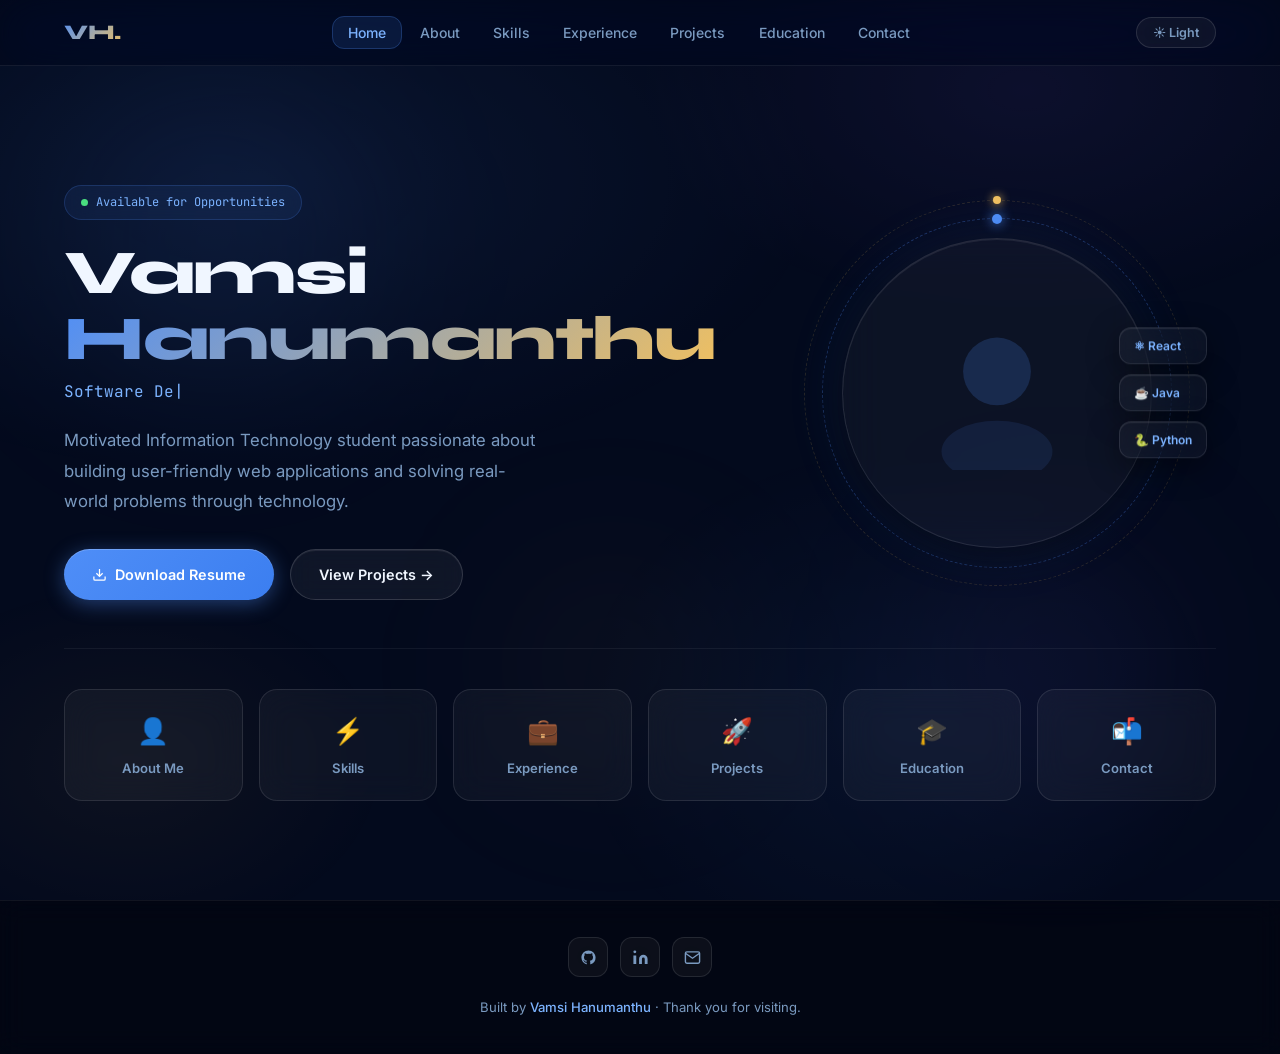
==== index.html @ 37b7281e "first commit" ====
<!DOCTYPE html>
<html lang="en" data-theme="dark">
<head>
  <meta charset="UTF-8"/><meta name="viewport" content="width=device-width,initial-scale=1.0"/>
  <title>Vamsi Hanumanthu — Portfolio</title>
  <link rel="stylesheet" href="style.css"/>
  <style>
    /* ---- HERO ---- */
    .hero {
      min-height: calc(100vh - 66px);
      display: flex; align-items: center;
      padding: 80px 5vw 60px;
      position: relative; overflow: hidden;
    }
    .hero-grid {
      display: grid; grid-template-columns: 1fr 1fr; gap: 4rem;
      align-items: center; max-width: 1200px; margin: 0 auto; width: 100%;
    }
    .hero-eyebrow {
      display: inline-flex; align-items: center; gap: 8px;
      background: rgba(79,142,247,0.08);
      backdrop-filter: blur(12px);
      border: 1px solid rgba(79,142,247,0.2);
      border-radius: 50px; padding: 7px 16px;
      font-family: 'JetBrains Mono', monospace; font-size: 0.75rem;
      color: var(--accent2); margin-bottom: 1.25rem;
    }
    .eyebrow-dot {
      width: 7px; height: 7px; border-radius: 50%; background: #4ade80;
      animation: pulse 2s infinite; flex-shrink: 0;
    }
    @keyframes pulse { 0%,100%{opacity:1;transform:scale(1)} 50%{opacity:0.5;transform:scale(1.5)} }

    .hero-name {
      font-family: 'Syne', sans-serif; font-weight: 800;
      font-size: clamp(2.4rem, 5vw, 3.9rem);
      line-height: 1.05; letter-spacing: -1.5px; margin-bottom: 0.5rem;
    }
    .hero-name .last {
      background: linear-gradient(135deg, var(--accent), var(--gold));
      -webkit-background-clip: text; -webkit-text-fill-color: transparent;
    }
    .hero-typed {
      font-family: 'JetBrains Mono', monospace; font-size: 1rem;
      color: var(--accent2); margin-bottom: 1.25rem; min-height: 1.6rem;
    }
    .cursor { animation: blink 1s step-end infinite; }
    @keyframes blink { 0%,100%{opacity:1} 50%{opacity:0} }
    .hero-bio { color: var(--muted); font-size: 1.05rem; line-height: 1.82; max-width: 480px; margin-bottom: 2rem; }
    .hero-cta { display: flex; gap: 1rem; flex-wrap: wrap; }

    /* Avatar */
    .hero-visual { display: flex; justify-content: center; align-items: center; }
    .avatar-wrap { position: relative; width: 310px; height: 310px; }
    .avatar-ring {
      position: absolute; inset: -20px; border-radius: 50%;
      border: 1.5px dashed rgba(79,142,247,0.3);
      animation: spin 20s linear infinite;
    }
    @keyframes spin { to { transform: rotate(360deg); } }
    .avatar-ring-2 {
      position: absolute; inset: -38px; border-radius: 50%;
      border: 1px dashed rgba(240,192,96,0.15);
      animation: spin 32s linear infinite reverse;
    }
    .avatar-ring::before, .avatar-ring-2::before {
      content: ''; position: absolute; top: -5px; left: 50%; transform: translateX(-50%);
      width: 10px; height: 10px; border-radius: 50%; background: var(--accent);
      box-shadow: 0 0 12px var(--accent);
    }
    .avatar-ring-2::before { background: var(--gold); box-shadow: 0 0 10px var(--gold); width: 8px; height: 8px; }
    .avatar {
      width: 100%; height: 100%; border-radius: 50%;
      background: var(--glass-bg);
      backdrop-filter: blur(20px);
      border: 1px solid rgba(255,255,255,0.1);
      box-shadow: var(--glass-shadow), 0 0 60px rgba(79,142,247,0.12);
      display: flex; align-items: center; justify-content: center;
      transition: all 0.5s ease;
    }
    .avatar:hover {
      box-shadow: var(--glass-shadow-hover), 0 0 80px rgba(79,142,247,0.2);
      transform: scale(1.03);
    }
    .avatar svg { width: 50%; height: 50%; opacity: 0.55; }
    .avatar-badges {
      position: absolute; right: -55px; top: 50%;
      transform: translateY(-50%); display: flex; flex-direction: column; gap: 10px;
    }
    .badge {
      background: var(--glass-bg);
      backdrop-filter: blur(16px);
      border: 1px solid var(--glass-border);
      border-radius: var(--radius-sm); padding: 8px 14px;
      font-size: 0.75rem; font-weight: 600; color: var(--accent2);
      white-space: nowrap;
      box-shadow: var(--glass-shadow);
      transition: all var(--transition-bounce);
      cursor: default;
    }
    .badge:hover {
      transform: translateX(4px) scale(1.06);
      border-color: rgba(79,142,247,0.4);
      box-shadow: var(--glass-shadow-hover);
    }

    /* Quick nav cards */
    .quick-strip {
      display: flex; gap: 1rem; flex-wrap: wrap;
      margin-top: 3rem; padding-top: 2.5rem;
      max-width: 1200px; margin-left: auto; margin-right: auto;
      border-top: 1px solid rgba(255,255,255,0.06);
    }
    .quick-card {
      flex: 1; min-width: 130px;
      background: var(--glass-bg);
      backdrop-filter: blur(16px);
      border: 1px solid var(--glass-border);
      border-radius: var(--radius); padding: 1.3rem 1rem;
      text-align: center; cursor: pointer;
      transition: all var(--transition-bounce);
      position: relative; overflow: hidden;
    }
    .quick-card::before {
      content: ''; position: absolute; inset: 0;
      background: linear-gradient(135deg, rgba(79,142,247,0.08), rgba(139,92,246,0.05));
      opacity: 0; transition: opacity var(--transition);
    }
    .quick-card:hover { transform: translateY(-8px) scale(1.03); border-color: rgba(79,142,247,0.4); box-shadow: var(--glass-shadow-hover); }
    .quick-card:hover::before { opacity: 1; }
    .quick-icon { font-size: 1.6rem; margin-bottom: 0.4rem; transition: transform var(--transition-bounce); }
    .quick-card:hover .quick-icon { transform: scale(1.2) rotate(-5deg); }
    .quick-label { font-size: 0.82rem; font-weight: 600; color: var(--muted); transition: color var(--transition); position: relative; }
    .quick-card:hover .quick-label { color: var(--accent2); }

    @media (max-width: 900px) {
      .hero-grid { grid-template-columns: 1fr; text-align: center; }
      .hero-bio { margin: 0 auto 2rem; }
      .hero-cta { justify-content: center; }
      .hero-visual { display: none; }
    }
  </style>
</head>
<body>
<div class="orb orb-1"></div>
<div class="orb orb-2"></div>
<div class="orb orb-3"></div>

<nav>
  <a href="index.html" class="nav-logo">VH.</a>
  <ul class="nav-links" id="nav-links">
    <li><a href="index.html" class="active">Home</a></li>
    <li><a href="about.html">About</a></li>
    <li><a href="skills.html">Skills</a></li>
    <li><a href="experience.html">Experience</a></li>
    <li><a href="projects.html">Projects</a></li>
    <li><a href="education.html">Education</a></li>
    <li><a href="contact.html">Contact</a></li>
  </ul>
  <div class="nav-right">
    <button class="theme-btn" id="theme-toggle">☀ Light</button>
    <div class="hamburger" id="hamburger"><span></span><span></span><span></span></div>
  </div>
</nav>

<div class="page">
  <section class="hero">
    <div style="width:100%;position:relative;z-index:1;">
      <div class="hero-grid">
        <div>
          <div class="hero-eyebrow reveal"><span class="eyebrow-dot"></span>Available for Opportunities</div>
          <h1 class="hero-name reveal d1"><span>Vamsi </span><span class="last">Hanumanthu</span></h1>
          <div class="hero-typed reveal d2"><span id="typed"></span><span class="cursor">|</span></div>
          <p class="hero-bio reveal d3">Motivated Information Technology student passionate about building user-friendly web applications and solving real-world problems through technology.</p>
          <div class="hero-cta reveal d4">
            <a href="#" class="btn btn-primary">
              <svg width="15" height="15" viewBox="0 0 24 24" fill="none" stroke="currentColor" stroke-width="2"><path d="M21 15v4a2 2 0 01-2 2H5a2 2 0 01-2-2v-4M7 10l5 5 5-5M12 15V3"/></svg>
              Download Resume
            </a>
            <a href="projects.html" class="btn btn-outline">View Projects →</a>
          </div>
        </div>
        <div class="hero-visual reveal d2">
          <div class="avatar-wrap">
            <div class="avatar-ring"></div>
            <div class="avatar-ring-2"></div>
            <div class="avatar">
              <svg viewBox="0 0 100 100" fill="none">
                <circle cx="50" cy="36" r="22" fill="rgba(79,142,247,0.35)"/>
                <ellipse cx="50" cy="88" rx="36" ry="20" fill="rgba(79,142,247,0.2)"/>
              </svg>
            </div>
            <div class="avatar-badges">
              <div class="badge">⚛ React</div>
              <div class="badge">☕ Java</div>
              <div class="badge">🐍 Python</div>
            </div>
          </div>
        </div>
      </div>
      <div class="quick-strip">
        <a href="about.html" class="quick-card reveal"><div class="quick-icon">👤</div><div class="quick-label">About Me</div></a>
        <a href="skills.html" class="quick-card reveal d1"><div class="quick-icon">⚡</div><div class="quick-label">Skills</div></a>
        <a href="experience.html" class="quick-card reveal d2"><div class="quick-icon">💼</div><div class="quick-label">Experience</div></a>
        <a href="projects.html" class="quick-card reveal d3"><div class="quick-icon">🚀</div><div class="quick-label">Projects</div></a>
        <a href="education.html" class="quick-card reveal d4"><div class="quick-icon">🎓</div><div class="quick-label">Education</div></a>
        <a href="contact.html" class="quick-card reveal d5"><div class="quick-icon">📬</div><div class="quick-label">Contact</div></a>
      </div>
    </div>
  </section>
</div>

<footer>
  <div class="footer-socials">
    <a href="https://github.com/vamsihanumanthu" target="_blank" class="social-icon" aria-label="GitHub">
      <svg viewBox="0 0 24 24" fill="currentColor"><path d="M12 2C6.477 2 2 6.484 2 12.017c0 4.425 2.865 8.18 6.839 9.504.5.092.682-.217.682-.483 0-.237-.008-.868-.013-1.703-2.782.605-3.369-1.343-3.369-1.343-.454-1.158-1.11-1.466-1.11-1.466-.908-.62.069-.608.069-.608 1.003.07 1.531 1.032 1.531 1.032.892 1.53 2.341 1.088 2.91.832.092-.647.35-1.088.636-1.338-2.22-.253-4.555-1.113-4.555-4.951 0-1.093.39-1.988 1.029-2.688-.103-.253-.446-1.272.098-2.65 0 0 .84-.27 2.75 1.026A9.564 9.564 0 0112 6.844c.85.004 1.705.115 2.504.337 1.909-1.296 2.747-1.027 2.747-1.027.546 1.379.202 2.398.1 2.651.64.7 1.028 1.595 1.028 2.688 0 3.848-2.339 4.695-4.566 4.943.359.309.678.92.678 1.855 0 1.338-.012 2.419-.012 2.747 0 .268.18.58.688.482A10.019 10.019 0 0022 12.017C22 6.484 17.522 2 12 2z"/></svg>
    </a>
    <a href="https://linkedin.com/in/vamsihanumanthu" target="_blank" class="social-icon" aria-label="LinkedIn">
      <svg viewBox="0 0 24 24" fill="currentColor"><path d="M16 8a6 6 0 016 6v7h-4v-7a2 2 0 00-2-2 2 2 0 00-2 2v7h-4v-7a6 6 0 016-6zM2 9h4v12H2z"/><circle cx="4" cy="4" r="2"/></svg>
    </a>
    <a href="mailto:vamsi@example.com" class="social-icon" aria-label="Email">
      <svg viewBox="0 0 24 24" fill="none" stroke="currentColor" stroke-width="2"><path d="M4 4h16c1.1 0 2 .9 2 2v12c0 1.1-.9 2-2 2H4c-1.1 0-2-.9-2-2V6c0-1.1.9-2 2-2z"/><polyline points="22,6 12,13 2,6"/></svg>
    </a>
  </div>
  <p class="footer-text">Built by <span class="footer-name">Vamsi Hanumanthu</span> · Thank you for visiting.</p>
</footer>
<button id="back-to-top" onclick="window.scrollTo({top:0,behavior:'smooth'})">
  <svg viewBox="0 0 24 24" fill="none" stroke="currentColor" stroke-width="2.5" width="18" height="18"><polyline points="18 15 12 9 6 15"/></svg>
</button>
<script>
  const _h=document.documentElement,_s=localStorage.getItem('vh-theme')||'dark';
  _h.setAttribute('data-theme',_s);
  const _tb=document.getElementById('theme-toggle');
  _tb.textContent=_s==='dark'?'☀ Light':'🌙 Dark';
  _tb.addEventListener('click',()=>{const n=_h.getAttribute('data-theme')==='dark'?'light':'dark';_h.setAttribute('data-theme',n);localStorage.setItem('vh-theme',n);_tb.textContent=n==='dark'?'☀ Light':'🌙 Dark';});
  document.getElementById('hamburger').addEventListener('click',()=>document.getElementById('nav-links').classList.toggle('open'));
  const _btt=document.getElementById('back-to-top');
  window.addEventListener('scroll',()=>_btt.classList.toggle('visible',window.scrollY>300));
  const ro=new IntersectionObserver(e=>e.forEach(x=>x.isIntersecting&&x.target.classList.add('visible')),{threshold:0.1});
  document.querySelectorAll('.reveal').forEach(el=>ro.observe(el));
  // typing
  const phrases=['Software Developer','Front-End Developer','React Enthusiast','Problem Solver'];
  let pi=0,ci=0,del=false;const el=document.getElementById('typed');
  function type(){const w=phrases[pi];if(!del){el.textContent=w.slice(0,++ci);if(ci===w.length){del=true;setTimeout(type,1600);return;}}else{el.textContent=w.slice(0,--ci);if(ci===0){del=false;pi=(pi+1)%phrases.length;}}setTimeout(type,del?55:90);}
  setTimeout(type,700);
</script>
</body>
</html>
---- style.css ----
/* ===================== GOOGLE FONTS ===================== */
@import url('https://fonts.googleapis.com/css2?family=Syne:wght@400;600;700;800&family=Inter:wght@300;400;500;600&family=JetBrains+Mono:wght@400;500&display=swap');

/* ===================== TOKENS ===================== */
:root {
  --bg-1: #030818;
  --bg-2: #050d22;
  --g-blue: rgba(79,142,247,0.18);
  --g-purple: rgba(139,92,246,0.12);
  --g-gold: rgba(240,192,96,0.1);
  --accent: #4F8EF7;
  --accent2: #7CB3FF;
  --purple: #A78BFA;
  --gold: #F0C060;
  --white: #F0F6FF;
  --muted: #7A9AC0;
  --glass-bg: rgba(255,255,255,0.04);
  --glass-bg-hover: rgba(255,255,255,0.08);
  --glass-border: rgba(255,255,255,0.10);
  --glass-border-hover: rgba(79,142,247,0.45);
  --glass-blur: blur(20px);
  --glass-shadow: 0 8px 32px rgba(0,0,0,0.45), inset 0 1px 0 rgba(255,255,255,0.08);
  --glass-shadow-hover: 0 20px 60px rgba(0,0,0,0.6), 0 0 40px rgba(79,142,247,0.15), inset 0 1px 0 rgba(255,255,255,0.12);
  --radius: 18px;
  --radius-sm: 12px;
  --transition: 0.35s cubic-bezier(0.4,0,0.2,1);
  --transition-bounce: 0.4s cubic-bezier(0.34,1.56,0.64,1);
}
[data-theme="light"] {
  --bg-1: #CBD8F5;
  --bg-2: #B8CCF2;
  --g-blue: rgba(79,142,247,0.15);
  --g-purple: rgba(139,92,246,0.1);
  --accent: #1A5CDB;
  --accent2: #3A7BFF;
  --purple: #7C3AED;
  --gold: #B45309;
  --white: #0F172A;
  --muted: #3A5A8C;
  --glass-bg: rgba(255,255,255,0.35);
  --glass-bg-hover: rgba(255,255,255,0.55);
  --glass-border: rgba(255,255,255,0.6);
  --glass-border-hover: rgba(26,92,219,0.4);
  --glass-shadow: 0 8px 32px rgba(100,130,200,0.2), inset 0 1px 0 rgba(255,255,255,0.6);
  --glass-shadow-hover: 0 20px 60px rgba(100,130,200,0.35), 0 0 30px rgba(26,92,219,0.15), inset 0 1px 0 rgba(255,255,255,0.8);
}

/* ===================== RESET ===================== */
*, *::before, *::after { box-sizing: border-box; margin: 0; padding: 0; }
html { scroll-behavior: smooth; font-size: 16px; }
body {
  font-family: 'Inter', sans-serif;
  background: var(--bg-1);
  color: var(--white);
  line-height: 1.6;
  overflow-x: hidden;
  transition: background 0.5s ease, color 0.5s ease;
  min-height: 100vh;
}
a { color: inherit; text-decoration: none; }
ul { list-style: none; }

/* ===================== ANIMATED BACKGROUND ===================== */
body::before {
  content: '';
  position: fixed; inset: 0; z-index: -2;
  background:
    radial-gradient(ellipse 80% 60% at 20% 20%, rgba(79,142,247,0.18) 0%, transparent 55%),
    radial-gradient(ellipse 60% 50% at 80% 10%, rgba(139,92,246,0.14) 0%, transparent 50%),
    radial-gradient(ellipse 50% 60% at 70% 80%, rgba(79,142,247,0.12) 0%, transparent 50%),
    radial-gradient(ellipse 40% 40% at 10% 85%, rgba(240,192,96,0.09) 0%, transparent 50%);
  animation: bgShift 18s ease-in-out infinite alternate;
}
body::after {
  content: '';
  position: fixed; inset: 0; z-index: -1;
  background: var(--bg-2);
  opacity: 0.5;
}
[data-theme="light"] body::before {
  background:
    radial-gradient(ellipse 80% 60% at 20% 20%, rgba(79,142,247,0.2) 0%, transparent 55%),
    radial-gradient(ellipse 60% 50% at 80% 10%, rgba(139,92,246,0.15) 0%, transparent 50%),
    radial-gradient(ellipse 50% 60% at 70% 80%, rgba(79,142,247,0.15) 0%, transparent 50%),
    radial-gradient(ellipse 40% 40% at 10% 85%, rgba(240,192,96,0.12) 0%, transparent 50%);
}
[data-theme="light"] body::after { background: var(--bg-1); opacity: 0.4; }
@keyframes bgShift {
  0%   { opacity: 1; transform: scale(1)   rotate(0deg); }
  50%  { opacity: 0.85; transform: scale(1.05) rotate(1deg); }
  100% { opacity: 1; transform: scale(1)   rotate(0deg); }
}

/* ===================== SCROLLBAR ===================== */
::-webkit-scrollbar { width: 5px; }
::-webkit-scrollbar-track { background: transparent; }
::-webkit-scrollbar-thumb { background: linear-gradient(180deg, var(--accent), var(--purple)); border-radius: 3px; }

/* ===================== GLASS MIXIN ===================== */
.glass {
  background: var(--glass-bg);
  backdrop-filter: var(--glass-blur);
  -webkit-backdrop-filter: var(--glass-blur);
  border: 1px solid var(--glass-border);
  box-shadow: var(--glass-shadow);
  border-radius: var(--radius);
  transition: all var(--transition);
}
.glass:hover {
  background: var(--glass-bg-hover);
  border-color: var(--glass-border-hover);
  box-shadow: var(--glass-shadow-hover);
}

/* ===================== NAV ===================== */
nav {
  position: fixed; top: 0; left: 0; right: 0; z-index: 200;
  display: flex; align-items: center; justify-content: space-between;
  padding: 0 5vw; height: 66px;
  background: rgba(3,8,24,0.6);
  backdrop-filter: blur(24px) saturate(180%);
  -webkit-backdrop-filter: blur(24px) saturate(180%);
  border-bottom: 1px solid rgba(255,255,255,0.07);
  transition: all var(--transition);
}
[data-theme="light"] nav {
  background: rgba(203,216,245,0.6);
  border-bottom: 1px solid rgba(255,255,255,0.4);
}
.nav-logo {
  font-family: 'Syne', sans-serif;
  font-weight: 800; font-size: 1.3rem; letter-spacing: -0.5px;
  background: linear-gradient(135deg, var(--accent), var(--gold));
  -webkit-background-clip: text; -webkit-text-fill-color: transparent;
  flex-shrink: 0;
  position: relative;
  transition: transform var(--transition-bounce);
}
.nav-logo:hover { transform: scale(1.08); }

.nav-links { display: flex; gap: 0.2rem; align-items: center; }
.nav-links a {
  font-size: 0.875rem; font-weight: 500; color: var(--muted);
  padding: 7px 15px; border-radius: var(--radius-sm);
  transition: all var(--transition);
  position: relative; white-space: nowrap;
  overflow: hidden;
}
.nav-links a::before {
  content: '';
  position: absolute; inset: 0; border-radius: var(--radius-sm);
  background: linear-gradient(135deg, rgba(79,142,247,0.15), rgba(139,92,246,0.1));
  opacity: 0; transition: opacity var(--transition);
}
.nav-links a:hover { color: var(--white); }
.nav-links a:hover::before { opacity: 1; }
.nav-links a.active {
  color: var(--accent2);
  background: rgba(79,142,247,0.12);
  border: 1px solid rgba(79,142,247,0.25);
  backdrop-filter: blur(10px);
}

.nav-right { display: flex; gap: 0.75rem; align-items: center; }
.theme-btn {
  background: rgba(255,255,255,0.05);
  backdrop-filter: blur(12px);
  border: 1px solid rgba(255,255,255,0.12);
  border-radius: 50px; padding: 7px 16px;
  font-size: 0.78rem; font-weight: 600; color: var(--muted);
  cursor: pointer; transition: all var(--transition); white-space: nowrap;
  font-family: inherit;
}
.theme-btn:hover {
  color: var(--accent);
  border-color: rgba(79,142,247,0.4);
  background: rgba(79,142,247,0.1);
  transform: translateY(-1px);
}
[data-theme="light"] .theme-btn {
  background: rgba(255,255,255,0.4);
  border-color: rgba(255,255,255,0.6);
}

.hamburger { display: none; flex-direction: column; gap: 5px; cursor: pointer; padding: 4px; }
.hamburger span { width: 22px; height: 2px; background: var(--muted); border-radius: 2px; transition: all var(--transition); }

@media (max-width: 900px) {
  .nav-links {
    position: fixed; top: 66px; left: 0; right: 0;
    background: rgba(3,8,24,0.92);
    backdrop-filter: blur(24px);
    flex-direction: column; gap: 0; padding: 0.75rem 0;
    transform: translateY(-110%); opacity: 0;
    transition: all var(--transition);
    border-bottom: 1px solid rgba(255,255,255,0.07);
  }
  [data-theme="light"] .nav-links { background: rgba(203,216,245,0.95); }
  .nav-links.open { transform: translateY(0); opacity: 1; }
  .nav-links a { padding: 0.9rem 5vw; width: 100%; border-radius: 0; }
  .hamburger { display: flex; }
}

/* ===================== PAGE WRAPPER ===================== */
.page { min-height: 100vh; padding-top: 66px; }

/* ===================== PAGE BANNER ===================== */
.page-banner {
  padding: 72px 5vw 58px;
  position: relative; overflow: hidden;
}
.page-banner-inner { max-width: 1200px; margin: 0 auto; position: relative; z-index: 1; }
.page-label {
  font-family: 'JetBrains Mono', monospace; font-size: 0.72rem;
  color: var(--accent); letter-spacing: 3px; text-transform: uppercase;
  margin-bottom: 0.6rem; display: flex; align-items: center; gap: 8px;
}
.page-label::before {
  content: ''; width: 20px; height: 1px; background: var(--accent);
}
.page-title {
  font-family: 'Syne', sans-serif; font-weight: 800;
  font-size: clamp(2rem, 5vw, 3.2rem); letter-spacing: -1px;
  line-height: 1.1; margin-bottom: 0.75rem;
}
.page-subtitle { color: var(--muted); font-size: 1.05rem; max-width: 560px; }

/* Banner glass divider */
.page-banner::after {
  content: '';
  position: absolute; bottom: 0; left: 0; right: 0; height: 1px;
  background: linear-gradient(90deg, transparent, rgba(79,142,247,0.3), rgba(240,192,96,0.2), transparent);
}

/* ===================== CONTENT AREA ===================== */
.page-content { max-width: 1200px; margin: 0 auto; padding: 60px 5vw 80px; }

/* ===================== SECTION DIVIDER ===================== */
.section-divider {
  width: 48px; height: 3px; border-radius: 2px;
  background: linear-gradient(90deg, var(--accent), var(--gold));
  margin: 1rem 0 2.5rem;
  box-shadow: 0 0 12px rgba(79,142,247,0.4);
}

/* ===================== GLASS CARDS ===================== */
.g-card {
  background: var(--glass-bg);
  backdrop-filter: var(--glass-blur);
  -webkit-backdrop-filter: var(--glass-blur);
  border: 1px solid var(--glass-border);
  box-shadow: var(--glass-shadow);
  border-radius: var(--radius);
  transition: all var(--transition);
  position: relative;
  overflow: hidden;
}
/* Shimmer sweep on hover */
.g-card::before {
  content: '';
  position: absolute; top: 0; left: -100%; width: 60%; height: 100%;
  background: linear-gradient(90deg, transparent, rgba(255,255,255,0.06), transparent);
  transition: left 0.6s ease;
  z-index: 0; pointer-events: none;
}
.g-card:hover::before { left: 140%; }
.g-card:hover {
  background: var(--glass-bg-hover);
  border-color: var(--glass-border-hover);
  box-shadow: var(--glass-shadow-hover);
  transform: translateY(-6px) scale(1.01);
}

/* ===================== BUTTONS ===================== */
.btn {
  display: inline-flex; align-items: center; gap: 8px;
  padding: 13px 28px; border-radius: 50px;
  font-weight: 600; font-size: 0.9rem; cursor: pointer;
  transition: all var(--transition-bounce); border: none; font-family: inherit;
  position: relative; overflow: hidden;
}
.btn::after {
  content: '';
  position: absolute; inset: 0; border-radius: 50px;
  background: linear-gradient(135deg, rgba(255,255,255,0.15), transparent);
  opacity: 0; transition: opacity var(--transition);
}
.btn:hover::after { opacity: 1; }

.btn-primary {
  background: linear-gradient(135deg, var(--accent), #3B7EF0);
  color: #fff;
  box-shadow: 0 4px 20px rgba(79,142,247,0.4), inset 0 1px 0 rgba(255,255,255,0.2);
}
.btn-primary:hover {
  transform: translateY(-3px) scale(1.03);
  box-shadow: 0 10px 36px rgba(79,142,247,0.55), 0 0 20px rgba(79,142,247,0.3), inset 0 1px 0 rgba(255,255,255,0.25);
}
.btn-primary:active { transform: translateY(-1px) scale(0.99); }

.btn-outline {
  background: rgba(255,255,255,0.05);
  backdrop-filter: blur(12px);
  color: var(--white);
  border: 1px solid rgba(255,255,255,0.15);
  box-shadow: inset 0 1px 0 rgba(255,255,255,0.08);
}
.btn-outline:hover {
  background: rgba(79,142,247,0.12);
  border-color: rgba(79,142,247,0.5);
  color: var(--accent2);
  transform: translateY(-3px) scale(1.03);
  box-shadow: 0 8px 24px rgba(79,142,247,0.2), inset 0 1px 0 rgba(255,255,255,0.12);
}

/* ===================== BACK TO TOP ===================== */
#back-to-top {
  position: fixed; bottom: 28px; right: 28px; z-index: 190;
  width: 46px; height: 46px; border-radius: var(--radius-sm);
  background: rgba(79,142,247,0.2);
  backdrop-filter: blur(16px);
  border: 1px solid rgba(79,142,247,0.35);
  color: var(--accent2); cursor: pointer;
  display: flex; align-items: center; justify-content: center;
  opacity: 0; transform: translateY(16px) scale(0.8);
  transition: all var(--transition-bounce);
  box-shadow: 0 4px 20px rgba(79,142,247,0.25);
}
#back-to-top.visible { opacity: 1; transform: translateY(0) scale(1); }
#back-to-top:hover {
  background: var(--accent);
  color: #fff;
  transform: translateY(-4px) scale(1.1);
  box-shadow: 0 10px 30px rgba(79,142,247,0.45);
}

/* ===================== REVEAL ANIMATION ===================== */
.reveal {
  opacity: 0; transform: translateY(30px);
  transition: opacity 0.7s cubic-bezier(0.4,0,0.2,1), transform 0.7s cubic-bezier(0.4,0,0.2,1);
}
.reveal.visible { opacity: 1; transform: none; }
.d1 { transition-delay: 0.08s; } .d2 { transition-delay: 0.16s; }
.d3 { transition-delay: 0.24s; } .d4 { transition-delay: 0.32s; }
.d5 { transition-delay: 0.40s; }

/* ===================== FOOTER ===================== */
footer {
  border-top: 1px solid rgba(255,255,255,0.06);
  padding: 2.25rem 5vw;
  text-align: center;
  background: rgba(0,0,0,0.2);
  backdrop-filter: blur(12px);
}
[data-theme="light"] footer { background: rgba(255,255,255,0.15); border-top-color: rgba(255,255,255,0.4); }
.footer-socials { display: flex; justify-content: center; gap: 0.75rem; margin-bottom: 1.25rem; }
.social-icon {
  width: 40px; height: 40px; border-radius: var(--radius-sm);
  background: var(--glass-bg);
  backdrop-filter: blur(12px);
  border: 1px solid var(--glass-border);
  display: flex; align-items: center; justify-content: center;
  color: var(--muted); transition: all var(--transition-bounce);
}
.social-icon:hover {
  background: rgba(79,142,247,0.2);
  border-color: rgba(79,142,247,0.5);
  color: var(--accent2);
  transform: translateY(-5px) scale(1.15) rotate(-5deg);
  box-shadow: 0 8px 24px rgba(79,142,247,0.3);
}
.social-icon svg { width: 17px; height: 17px; transition: transform var(--transition); }
.footer-text { font-size: 0.82rem; color: var(--muted); }
.footer-name { color: var(--accent2); font-weight: 500; }

/* ===================== FLOATING ORBS (decoration) ===================== */
.orb {
  position: fixed; border-radius: 50%; filter: blur(80px); pointer-events: none; z-index: -1;
  animation: orbFloat 12s ease-in-out infinite alternate;
}
.orb-1 { width: 300px; height: 300px; background: rgba(79,142,247,0.12); top: 10%; left: 5%; animation-delay: 0s; }
.orb-2 { width: 250px; height: 250px; background: rgba(139,92,246,0.1); top: 60%; right: 8%; animation-delay: -4s; }
.orb-3 { width: 200px; height: 200px; background: rgba(240,192,96,0.08); bottom: 15%; left: 40%; animation-delay: -8s; }
@keyframes orbFloat {
  0%   { transform: translate(0, 0) scale(1); }
  50%  { transform: translate(30px, -20px) scale(1.1); }
  100% { transform: translate(-15px, 15px) scale(0.95); }
}

/* ===================== REDUCED MOTION ===================== */
@media (prefers-reduced-motion: reduce) {
  *, *::before, *::after { animation-duration: 0.01ms !important; transition-duration: 0.01ms !important; }
}
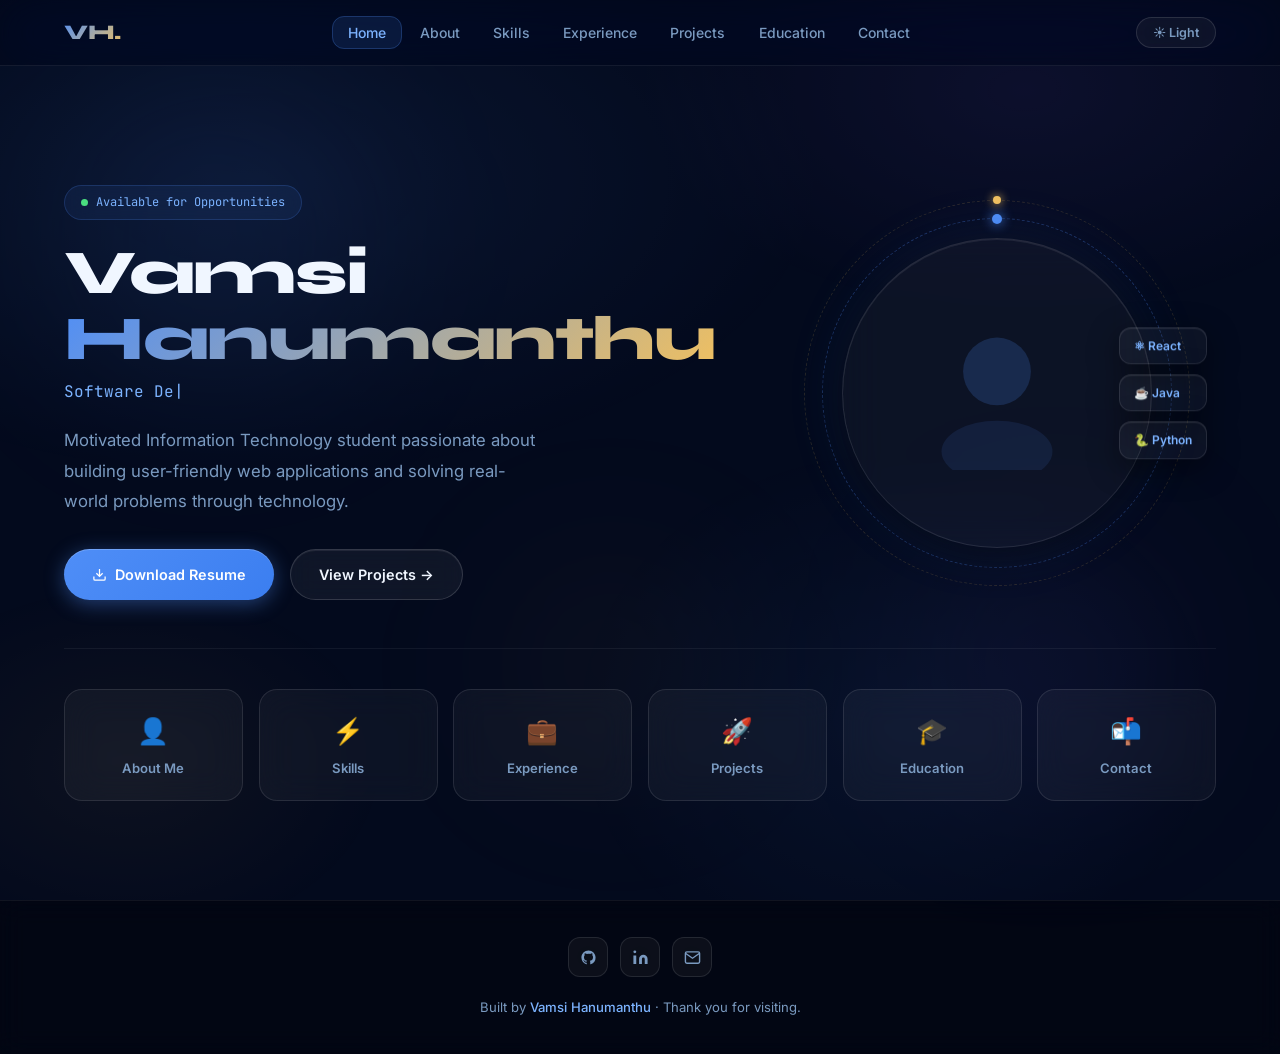
==== commit 4a710fd4: "me" ====
--- a/index.html
+++ b/index.html
@@ -199,12 +199,12 @@
         </div>
       </div>
       <div class="quick-strip">
-        <a href="about.html" class="quick-card reveal"><div class="quick-icon">👤</div><div class="quick-label">About Me</div></a>
-        <a href="skills.html" class="quick-card reveal d1"><div class="quick-icon">⚡</div><div class="quick-label">Skills</div></a>
-        <a href="experience.html" class="quick-card reveal d2"><div class="quick-icon">💼</div><div class="quick-label">Experience</div></a>
-        <a href="projects.html" class="quick-card reveal d3"><div class="quick-icon">🚀</div><div class="quick-label">Projects</div></a>
-        <a href="education.html" class="quick-card reveal d4"><div class="quick-icon">🎓</div><div class="quick-label">Education</div></a>
-        <a href="contact.html" class="quick-card reveal d5"><div class="quick-icon">📬</div><div class="quick-label">Contact</div></a>
+        <a href="about.html" class="quick-card reveal" data-parallax="0.04"><div class="quick-icon">👤</div><div class="quick-label">About Me</div></a>
+        <a href="skills.html" class="quick-card reveal d1" data-parallax="0.06"><div class="quick-icon">⚡</div><div class="quick-label">Skills</div></a>
+        <a href="experience.html" class="quick-card reveal d2" data-parallax="0.08"><div class="quick-icon">💼</div><div class="quick-label">Experience</div></a>
+        <a href="projects.html" class="quick-card reveal d3" data-parallax="0.05"><div class="quick-icon">🚀</div><div class="quick-label">Projects</div></a>
+        <a href="education.html" class="quick-card reveal d4" data-parallax="0.07"><div class="quick-icon">🎓</div><div class="quick-label">Education</div></a>
+        <a href="contact.html" class="quick-card reveal d5" data-parallax="0.09"><div class="quick-icon">📬</div><div class="quick-label">Contact</div></a>
       </div>
     </div>
   </section>
@@ -244,5 +244,6 @@
   function type(){const w=phrases[pi];if(!del){el.textContent=w.slice(0,++ci);if(ci===w.length){del=true;setTimeout(type,1600);return;}}else{el.textContent=w.slice(0,--ci);if(ci===0){del=false;pi=(pi+1)%phrases.length;}}setTimeout(type,del?55:90);}
   setTimeout(type,700);
 </script>
+<script src="parallax.js"></script>
 </body>
 </html>
--- a/style.css
+++ b/style.css
@@ -390,4 +390,117 @@
 /* ===================== REDUCED MOTION ===================== */
 @media (prefers-reduced-motion: reduce) {
   *, *::before, *::after { animation-duration: 0.01ms !important; transition-duration: 0.01ms !important; }
+}
+
+/* ===================== PARALLAX ADDITIONS ===================== */
+
+/* Performance: promote parallax elements to their own layer */
+.orb,
+.page-banner-inner,
+.hero-name,
+.hero-eyebrow,
+.hero-bio,
+.hero-cta,
+.hero-visual,
+.quick-strip,
+.avatar-wrap,
+[data-parallax],
+.px-particle,
+.page-title {
+  will-change: transform;
+  backface-visibility: hidden;
+  -webkit-backface-visibility: hidden;
+}
+
+/* Avatar 3-D tilt stage */
+.avatar-wrap {
+  perspective: 800px;
+  transform-style: preserve-3d;
+  transition: transform 0.08s linear;
+}
+
+/* Scroll-progress bar lives at top, painted by parallax.js */
+#scroll-progress {
+  pointer-events: none;
+}
+
+/* Particle container sits behind everything */
+#px-particles {
+  pointer-events: none;
+  z-index: 0;
+}
+
+/* Section dividers animate width on enter (controlled by parallax.js) */
+.section-divider {
+  width: 48px; /* default; parallax.js expands to 120px on enter */
+}
+
+/* Page banner fades + slides — parallax.js drives opacity & translateY */
+.page-banner-inner {
+  transition: opacity 0.05s linear;
+}
+
+/* Cards: smooth return from tilt (parallax.js sets transform directly on hover) */
+.g-card, .proj-card, .tl-card, .cert-card,
+.stat-box, .quick-card, .edu-card {
+  transition: transform 0.25s cubic-bezier(0.4,0,0.2,1),
+              border-color 0.35s ease,
+              box-shadow 0.35s ease,
+              background 0.2s ease;
+}
+
+/* Badges drift via mouse parallax */
+.badge {
+  transition: transform 0.15s ease, border-color 0.35s ease, box-shadow 0.35s ease;
+}
+
+/* Particles keyframes injected by parallax.js,
+   but add a subtle opacity pulse here as backup */
+.px-particle {
+  pointer-events: none;
+  border-radius: 50%;
+}
+
+/* ── Decorative horizontal lines that move on scroll ── */
+.page-banner::before {
+  content: '';
+  position: absolute;
+  top: 30%;
+  left: -10%;
+  width: 50%;
+  height: 1px;
+  background: linear-gradient(90deg, transparent, rgba(79,142,247,0.2), transparent);
+  animation: driftLine 14s ease-in-out infinite alternate;
+}
+@keyframes driftLine {
+  0%   { transform: translateX(0)   scaleX(1); opacity: 0.4; }
+  100% { transform: translateX(8vw) scaleX(1.3); opacity: 0.15; }
+}
+
+/* ── Glowing cursor trail (cosmetic, done via parallax.js particles) ── */
+
+/* ── Hero depth layers ── */
+.hero {
+  overflow: visible; /* allow avatar badges to overflow */
+}
+
+/* Ensure layers stack correctly */
+.hero-visual { position: relative; z-index: 2; }
+.hero-grid > div:first-child { position: relative; z-index: 3; }
+.quick-strip { position: relative; z-index: 2; }
+
+/* Smooth parallax on reduced-motion: disable */
+@media (prefers-reduced-motion: reduce) {
+  .orb,
+  .page-banner-inner,
+  .hero-name, .hero-eyebrow, .hero-bio, .hero-cta,
+  .hero-visual, .quick-strip, .avatar-wrap,
+  [data-parallax], .px-particle, .page-title,
+  .badge {
+    will-change: auto;
+    transform: none !important;
+    transition: none !important;
+  }
+  #px-particles { display: none; }
+  #scroll-progress { display: none; }
 }
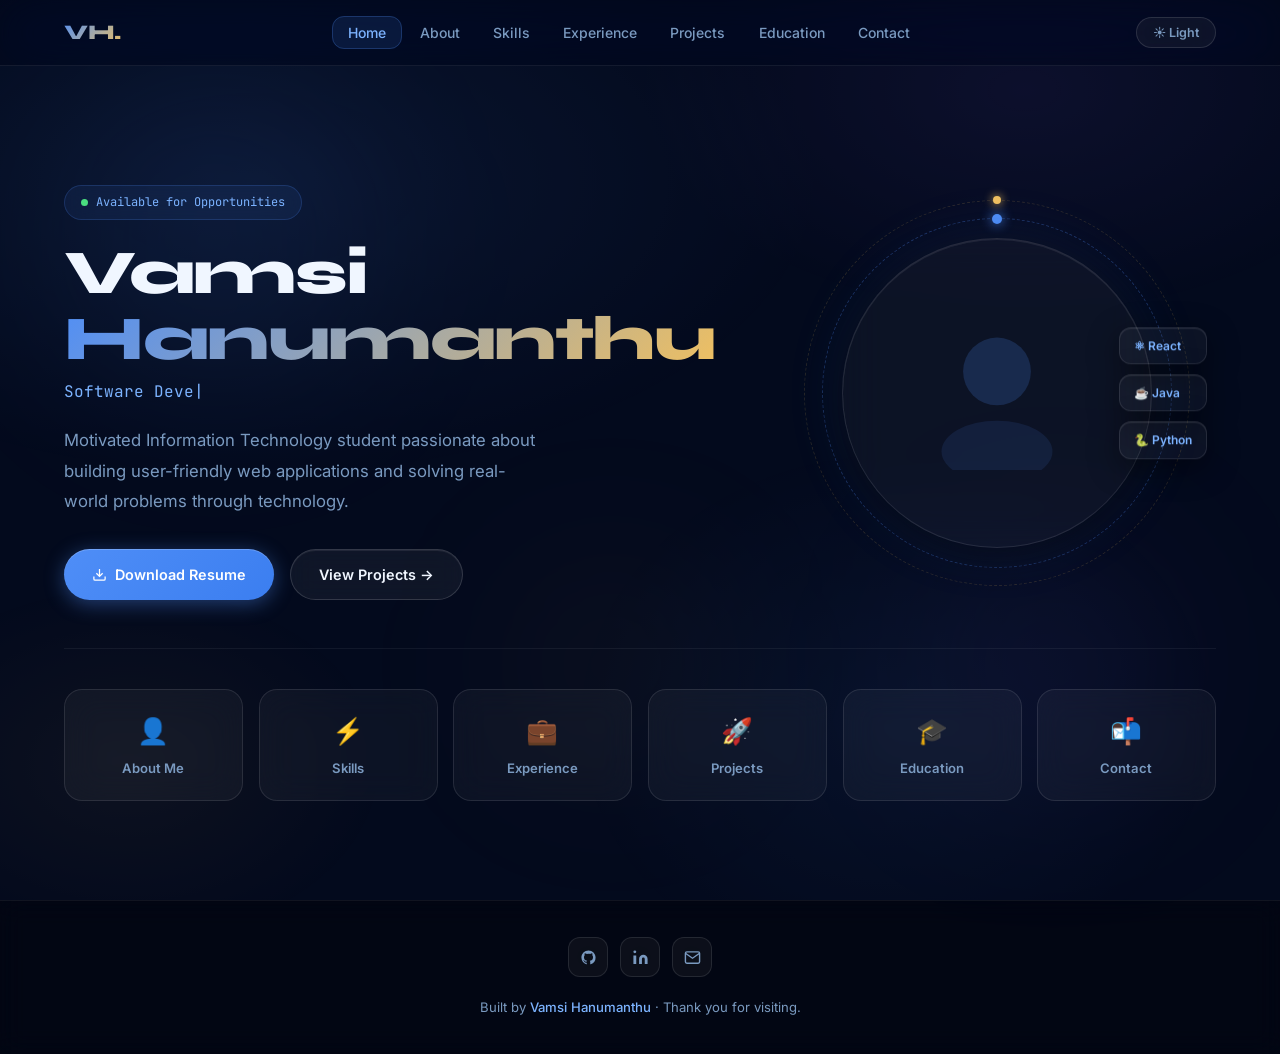
==== commit a980fe70: "dfghjk" ====
--- a/index.html
+++ b/index.html
@@ -2,6 +2,62 @@
 <html lang="en" data-theme="dark">
 <head>
   <meta charset="UTF-8"/><meta name="viewport" content="width=device-width,initial-scale=1.0"/>
+  <!-- ── Primary Meta Tags ── -->
+  <meta name="title"       content="Vamsi Hanumanthu — Software Developer & Front-End Developer" />
+  <meta name="description" content="Motivated IT student and Front-End Developer passionate about building user-friendly web applications. Interned at Truezenix Technologies. Open to opportunities." />
+  <meta name="keywords"    content="Vamsi Hanumanthu, Software Developer, Front-End Developer, React Developer, HTML CSS JavaScript, Portfolio, Hyderabad, JBIET, Truezenix" />
+  <meta name="author"      content="Vamsi Hanumanthu" />
+  <meta name="robots"      content="index, follow" />
+  <meta name="language"    content="English" />
+  <meta name="revisit-after" content="30 days" />
+  <meta name="theme-color" content="#0A1628" />
+  <link rel="canonical"    href="https://vamsihanumanthu.dev/" />
+
+  <!-- ── Open Graph / Facebook ── -->
+  <meta property="og:type"        content="website" />
+  <meta property="og:url"         content="https://vamsihanumanthu.dev/" />
+  <meta property="og:title"       content="Vamsi Hanumanthu — Software Developer & Front-End Developer" />
+  <meta property="og:description" content="Motivated IT student and Front-End Developer passionate about building user-friendly web applications. Interned at Truezenix Technologies. Open to opportunities." />
+  <meta property="og:image"       content="https://vamsihanumanthu.dev/og-image.png" />
+  <meta property="og:image:width" content="1200" />
+  <meta property="og:image:height" content="630" />
+  <meta property="og:site_name"   content="Vamsi Hanumanthu Portfolio" />
+  <meta property="og:locale"      content="en_IN" />
+
+  <!-- ── Twitter Card ── -->
+  <meta name="twitter:card"        content="summary_large_image" />
+  <meta name="twitter:site"        content="@vamsihanumanthu" />
+  <meta name="twitter:creator"     content="@vamsihanumanthu" />
+  <meta name="twitter:url"         content="https://vamsihanumanthu.dev/" />
+  <meta name="twitter:title"       content="Vamsi Hanumanthu — Software Developer & Front-End Developer" />
+  <meta name="twitter:description" content="Motivated IT student and Front-End Developer passionate about building user-friendly web applications. Interned at Truezenix Technologies. Open to opportunities." />
+  <meta name="twitter:image"       content="https://vamsihanumanthu.dev/og-image.png" />
+
+  <!-- ── Schema.org JSON-LD ── -->
+  <script type="application/ld+json">
+  {
+    "@context": "https://schema.org",
+    "@type": "Person",
+    "name": "Vamsi Hanumanthu",
+    "url": "https://vamsihanumanthu.dev/",
+    "jobTitle": "Software Developer & Front-End Developer",
+    "description": "Motivated IT student passionate about building user-friendly web applications.",
+    "alumniOf": {
+      "@type": "CollegeOrUniversity",
+      "name": "J.B. Institute of Engineering & Technology",
+      "address": { "@type": "PostalAddress", "addressLocality": "Hyderabad", "addressCountry": "IN" }
+    },
+    "worksFor": {
+      "@type": "Organization",
+      "name": "Truezenix Technologies"
+    },
+    "sameAs": [
+      "https://linkedin.com/in/vamsihanumanthu",
+      "https://github.com/vamsihanumanthu"
+    ],
+    "knowsAbout": ["HTML","CSS","JavaScript","React","Java","Python","Database Management","Git"]
+  }
+  </script>
   <title>Vamsi Hanumanthu — Portfolio</title>
   <link rel="stylesheet" href="style.css"/>
   <style>
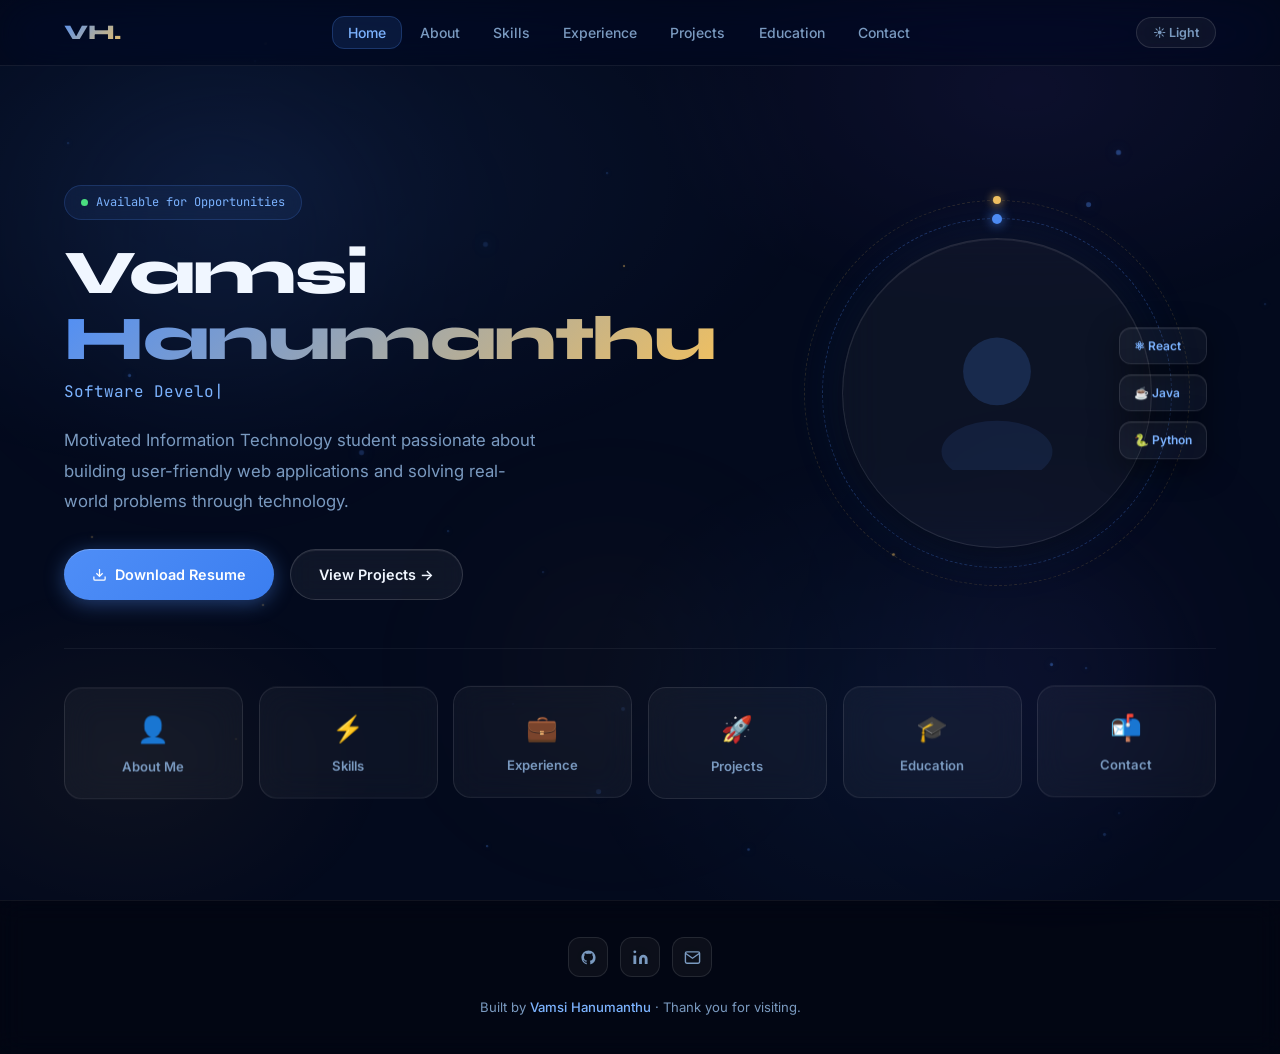
==== commit ba942a78: "po" ====
--- a/index.html
+++ b/index.html
@@ -268,10 +268,10 @@
 
 <footer>
   <div class="footer-socials">
-    <a href="https://github.com/vamsihanumanthu" target="_blank" class="social-icon" aria-label="GitHub">
+    <a href="https://github.com/vamsi1811" target="_blank" class="social-icon" aria-label="GitHub">
       <svg viewBox="0 0 24 24" fill="currentColor"><path d="M12 2C6.477 2 2 6.484 2 12.017c0 4.425 2.865 8.18 6.839 9.504.5.092.682-.217.682-.483 0-.237-.008-.868-.013-1.703-2.782.605-3.369-1.343-3.369-1.343-.454-1.158-1.11-1.466-1.11-1.466-.908-.62.069-.608.069-.608 1.003.07 1.531 1.032 1.531 1.032.892 1.53 2.341 1.088 2.91.832.092-.647.35-1.088.636-1.338-2.22-.253-4.555-1.113-4.555-4.951 0-1.093.39-1.988 1.029-2.688-.103-.253-.446-1.272.098-2.65 0 0 .84-.27 2.75 1.026A9.564 9.564 0 0112 6.844c.85.004 1.705.115 2.504.337 1.909-1.296 2.747-1.027 2.747-1.027.546 1.379.202 2.398.1 2.651.64.7 1.028 1.595 1.028 2.688 0 3.848-2.339 4.695-4.566 4.943.359.309.678.92.678 1.855 0 1.338-.012 2.419-.012 2.747 0 .268.18.58.688.482A10.019 10.019 0 0022 12.017C22 6.484 17.522 2 12 2z"/></svg>
     </a>
-    <a href="https://linkedin.com/in/vamsihanumanthu" target="_blank" class="social-icon" aria-label="LinkedIn">
+    <a href="https://www.linkedin.com/in/vamsi1811" target="_blank" class="social-icon" aria-label="LinkedIn">
       <svg viewBox="0 0 24 24" fill="currentColor"><path d="M16 8a6 6 0 016 6v7h-4v-7a2 2 0 00-2-2 2 2 0 00-2 2v7h-4v-7a6 6 0 016-6zM2 9h4v12H2z"/><circle cx="4" cy="4" r="2"/></svg>
     </a>
     <a href="mailto:vamsi@example.com" class="social-icon" aria-label="Email">
--- a/style.css
+++ b/style.css
@@ -114,7 +114,7 @@
 
 /* ===================== NAV ===================== */
 nav {
-  position: fixed; top: 0; left: 0; right: 0; z-index: 200;
+  position: fixed; top: 0; left: 0; right: 0; z-index: 1000;
   display: flex; align-items: center; justify-content: space-between;
   padding: 0 5vw; height: 66px;
   background: rgba(3,8,24,0.6);
@@ -188,17 +188,23 @@
 @media (max-width: 900px) {
   .nav-links {
     position: fixed; top: 66px; left: 0; right: 0;
-    background: rgba(3,8,24,0.92);
+    z-index: 210;
+    min-height: calc(100vh - 66px);
+    overflow-y: auto;
+    -webkit-overflow-scrolling: touch;
+    background: rgba(3,8,24,0.95);
     backdrop-filter: blur(24px);
     flex-direction: column; gap: 0; padding: 0.75rem 0;
-    transform: translateY(-110%); opacity: 0;
-    transition: all var(--transition);
+    transform: translateY(-120%); opacity: 0;
+    pointer-events: none;
+    transition: transform var(--transition), opacity var(--transition);
     border-bottom: 1px solid rgba(255,255,255,0.07);
+    touch-action: manipulation;
   }
-  [data-theme="light"] .nav-links { background: rgba(203,216,245,0.95); }
-  .nav-links.open { transform: translateY(0); opacity: 1; }
-  .nav-links a { padding: 0.9rem 5vw; width: 100%; border-radius: 0; }
-  .hamburger { display: flex; }
+  [data-theme="light"] .nav-links { background: rgba(203,216,245,0.98); }
+  .nav-links.open { transform: translateY(0); opacity: 1; pointer-events: auto; }
+  .nav-links a { padding: 0.95rem 5vw; width: 100%; border-radius: 0; touch-action: manipulation; }
+  .hamburger { display: flex; z-index: 220; touch-action: manipulation; }
 }
 
 /* ===================== PAGE WRAPPER ===================== */
@@ -241,6 +247,186 @@
   background: linear-gradient(90deg, var(--accent), var(--gold));
   margin: 1rem 0 2.5rem;
   box-shadow: 0 0 12px rgba(79,142,247,0.4);
+}
+
+/* ===================== SKILLS PAGE ===================== */
+.soft-section-title {
+  font-family: 'Syne', sans-serif;
+  font-weight: 700;
+  font-size: clamp(1.4rem, 2.2vw, 1.8rem);
+  margin: 3rem 0 0.75rem;
+  color: var(--white);
+}
+
+.tech-grid {
+  display: grid;
+  grid-template-columns: repeat(4, minmax(0, 1fr));
+  gap: 1.5rem;
+  margin-bottom: 4rem;
+}
+
+.skill-card {
+  position: relative;
+  background: rgba(255,255,255,0.05);
+  backdrop-filter: blur(20px);
+  -webkit-backdrop-filter: blur(20px);
+  border: 1px solid rgba(255,255,255,0.12);
+  box-shadow: 0 18px 40px rgba(0,0,0,0.18), inset 0 1px 0 rgba(255,255,255,0.05);
+  border-radius: 24px;
+  padding: 2.2rem 1.5rem 2rem;
+  text-align: center;
+  overflow: hidden;
+  transition: transform var(--transition), box-shadow var(--transition), border-color var(--transition), background var(--transition);
+}
+
+.skill-card::before {
+  content: '';
+  position: absolute;
+  inset: 0;
+  border-radius: 24px;
+  background: radial-gradient(ellipse 80% 60% at 50% 0%, var(--card-glow, rgba(79,142,247,0.18)) 0%, transparent 70%);
+  opacity: 0;
+  transition: opacity 0.4s ease;
+  pointer-events: none;
+}
+
+.skill-card::after {
+  content: '';
+  position: absolute;
+  top: 0; left: -100%; width: 55%; height: 100%;
+  background: linear-gradient(90deg, transparent, rgba(255,255,255,0.06), transparent);
+  transition: left 0.65s ease;
+  pointer-events: none;
+}
+
+.skill-card:hover::before { opacity: 1; }
+.skill-card:hover::after { left: 140%; }
+.skill-card:hover {
+  transform: translateY(-10px) scale(1.04);
+  border-color: var(--card-border, rgba(79,142,247,0.45));
+  box-shadow: 0 24px 60px rgba(0,0,0,0.35), 0 0 40px var(--card-glow, rgba(79,142,247,0.18)), inset 0 1px 0 rgba(255,255,255,0.12);
+}
+
+.sk-icon-wrap {
+  width: 80px; height: 80px;
+  border-radius: 20px;
+  display: flex; align-items: center; justify-content: center;
+  margin: 0 auto 1.2rem;
+  transition: transform 0.4s cubic-bezier(0.34,1.56,0.64,1);
+  position: relative; z-index: 1;
+  gap: 0.75rem;
+  padding: 0 0.375rem;
+}
+
+.sk-icon-wrap.sk-icon-combo {
+  width: auto;
+  min-width: 100px;
+  padding: 0.8rem 0.9rem;
+  justify-content: center;
+}
+
+.skill-card:hover .sk-icon-wrap { transform: scale(1.12) rotate(-4deg); }
+
+.sk-icon-wrap svg,
+.sk-icon-wrap img,
+.combo-icon {
+  width: 40px; height: 40px;
+  max-width: 100%; max-height: 100%;
+  transition: width 0.4s ease, height 0.4s ease;
+}
+
+.sk-icon-wrap.sk-icon-combo .combo-icon {
+  width: 34px; height: 34px;
+}
+
+.sk-html { --card-glow: rgba(227,79,38,0.22); --card-border: rgba(227,79,38,0.45); --card-accent: #E34F26; }
+.sk-html .sk-icon-wrap { background: rgba(227,79,38,0.12); border: 1px solid rgba(227,79,38,0.2); }
+
+.sk-css { --card-glow: rgba(38,77,228,0.22); --card-border: rgba(38,77,228,0.45); --card-accent: #264DE4; }
+.sk-css .sk-icon-wrap { background: rgba(38,77,228,0.12); border: 1px solid rgba(38,77,228,0.2); }
+
+.sk-js { --card-glow: rgba(240,219,79,0.2); --card-border: rgba(240,219,79,0.4); --card-accent: #F0DB4F; }
+.sk-js .sk-icon-wrap { background: rgba(240,219,79,0.1); border: 1px solid rgba(240,219,79,0.2); }
+
+.sk-react { --card-glow: rgba(97,218,251,0.18); --card-border: rgba(97,218,251,0.4); --card-accent: #61DAFB; }
+.sk-react .sk-icon-wrap { background: rgba(97,218,251,0.08); border: 1px solid rgba(97,218,251,0.18); }
+
+.sk-java { --card-glow: rgba(240,120,0,0.18); --card-border: rgba(240,120,0,0.4); --card-accent: #f07800; }
+.sk-java .sk-icon-wrap { background: rgba(240,120,0,0.12); border: 1px solid rgba(240,120,0,0.2); }
+
+.sk-python { --card-glow: rgba(55,118,171,0.2); --card-border: rgba(55,118,171,0.45); --card-accent: #FFD43B; }
+.sk-python .sk-icon-wrap { background: rgba(55,118,171,0.12); border: 1px solid rgba(55,118,171,0.2); }
+
+.sk-db { --card-glow: rgba(139,92,246,0.2); --card-border: rgba(139,92,246,0.45); --card-accent: #A78BFA; }
+.sk-db .sk-icon-wrap { background: rgba(139,92,246,0.1); border: 1px solid rgba(139,92,246,0.2); }
+
+.sk-git { --card-glow: rgba(240,80,50,0.2); --card-border: rgba(240,80,50,0.4); --card-accent: #F05133; }
+.sk-git .sk-icon-wrap { background: rgba(240,80,50,0.1); border: 1px solid rgba(240,80,50,0.2); }
+
+.soft-pills {
+  display: flex; flex-wrap: wrap; gap: 0.85rem;
+  margin-top: 0.75rem;
+}
+
+.soft-pill {
+  display: flex; align-items: center; gap: 0.6rem;
+  background: rgba(255,255,255,0.05);
+  backdrop-filter: blur(16px);
+  border: 1px solid rgba(255,255,255,0.12);
+  border-radius: 999px;
+  padding: 0.75rem 1.4rem;
+  font-size: 0.92rem; font-weight: 500; color: var(--muted);
+  transition: all 0.35s cubic-bezier(0.34,1.56,0.64,1);
+  cursor: default;
+}
+
+.soft-pill .sp-icon { font-size: 1.1rem; transition: transform 0.4s cubic-bezier(0.34,1.56,0.64,1); }
+.soft-pill:hover {
+  border-color: rgba(79,142,247,0.45);
+  color: var(--accent2);
+  background: rgba(79,142,247,0.1);
+  transform: translateY(-4px) scale(1.04);
+  box-shadow: 0 8px 24px rgba(79,142,247,0.18);
+}
+.soft-pill:hover .sp-icon { transform: scale(1.25) rotate(-8deg); }
+
+.tools-strip {
+  display: grid;
+  grid-template-columns: repeat(auto-fill, minmax(120px, 1fr));
+  gap: 1rem;
+  margin-top: 0.75rem;
+}
+
+.tool-pill {
+  background: rgba(255,255,255,0.05);
+  backdrop-filter: blur(16px);
+  border: 1px solid rgba(255,255,255,0.12);
+  border-radius: var(--radius);
+  padding: 1.1rem;
+  text-align: center;
+  box-shadow: 0 6px 24px rgba(0,0,0,0.16);
+  transition: all 0.4s cubic-bezier(0.34,1.56,0.64,1);
+  cursor: default;
+}
+.tool-pill:hover {
+  transform: translateY(-7px) scale(1.06);
+  border-color: rgba(79,142,247,0.45);
+  box-shadow: 0 16px 40px rgba(79,142,247,0.18);
+}
+.tool-pill:hover .tp-icon { transform: scale(1.18) rotate(-10deg); }
+
+.tp-icon { font-size: 1.8rem; margin-bottom: 0.45rem; display: block; transition: transform 0.4s cubic-bezier(0.34,1.56,0.64,1); }
+.tp-name { font-size: 0.78rem; font-weight: 600; color: var(--muted); }
+
+@media (max-width: 900px) {
+  .tech-grid { grid-template-columns: repeat(3, minmax(0, 1fr)); }
+}
+@media (max-width: 640px) {
+  .tech-grid { grid-template-columns: repeat(2, minmax(0, 1fr)); }
+}
+@media (max-width: 500px) {
+  .tech-grid { grid-template-columns: 1fr; }
+  .soft-pills, .tools-strip { grid-template-columns: 1fr; }
 }
 
 /* ===================== GLASS CARDS ===================== */
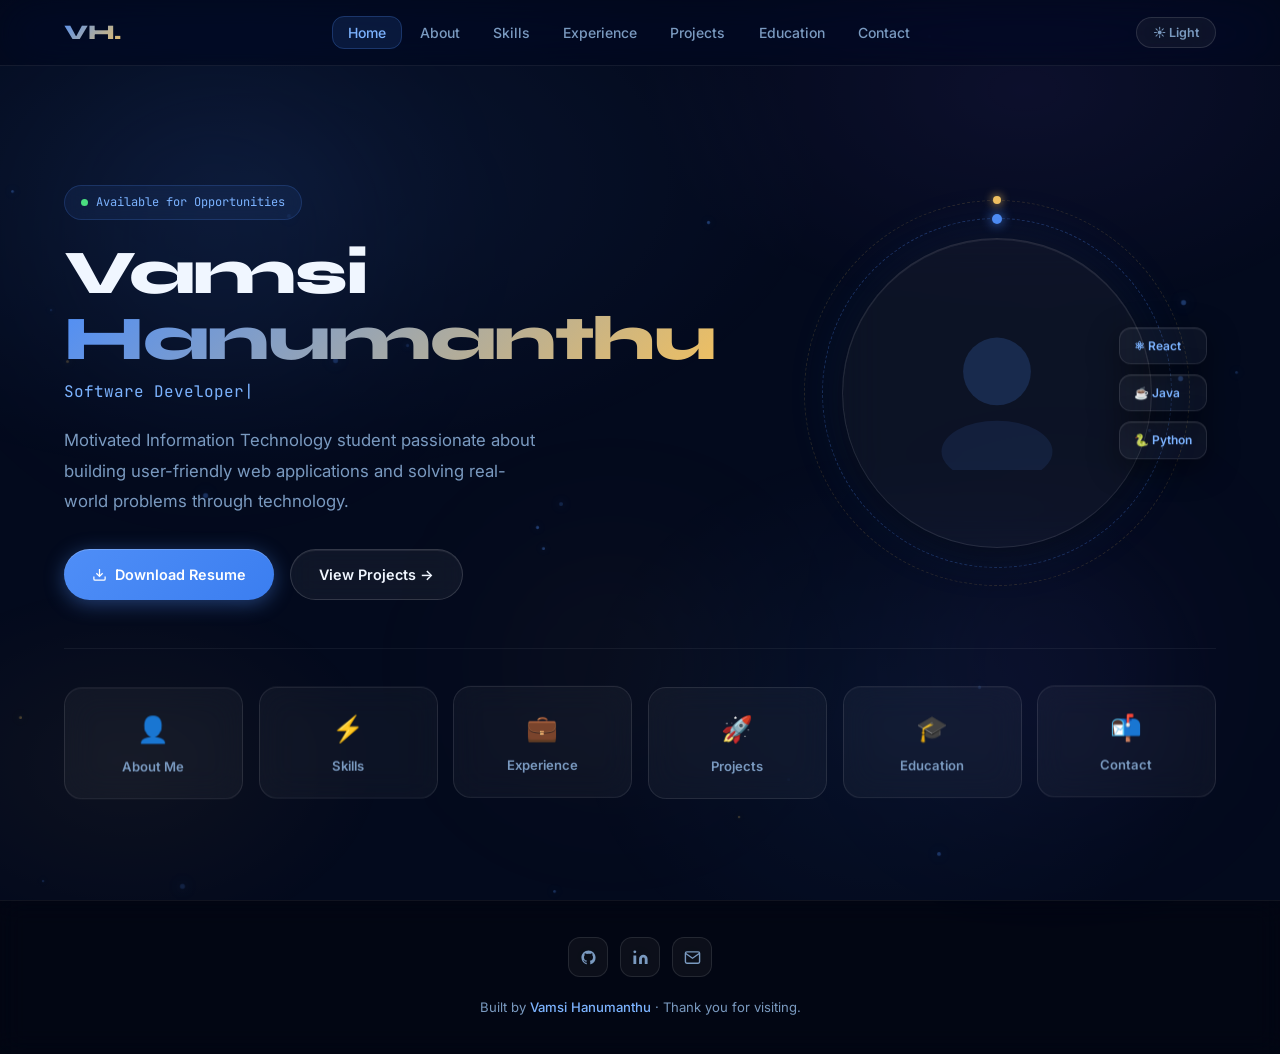
==== commit d4c6b0cb: "po" ====
--- a/index.html
+++ b/index.html
@@ -52,8 +52,8 @@
       "name": "Truezenix Technologies"
     },
     "sameAs": [
-      "https://linkedin.com/in/vamsihanumanthu",
-      "https://github.com/vamsihanumanthu"
+      "https://www.linkedin.com/in/vamsi1811",
+      "https://github.com/vamsi1811"
     ],
     "knowsAbout": ["HTML","CSS","JavaScript","React","Java","Python","Database Management","Git"]
   }
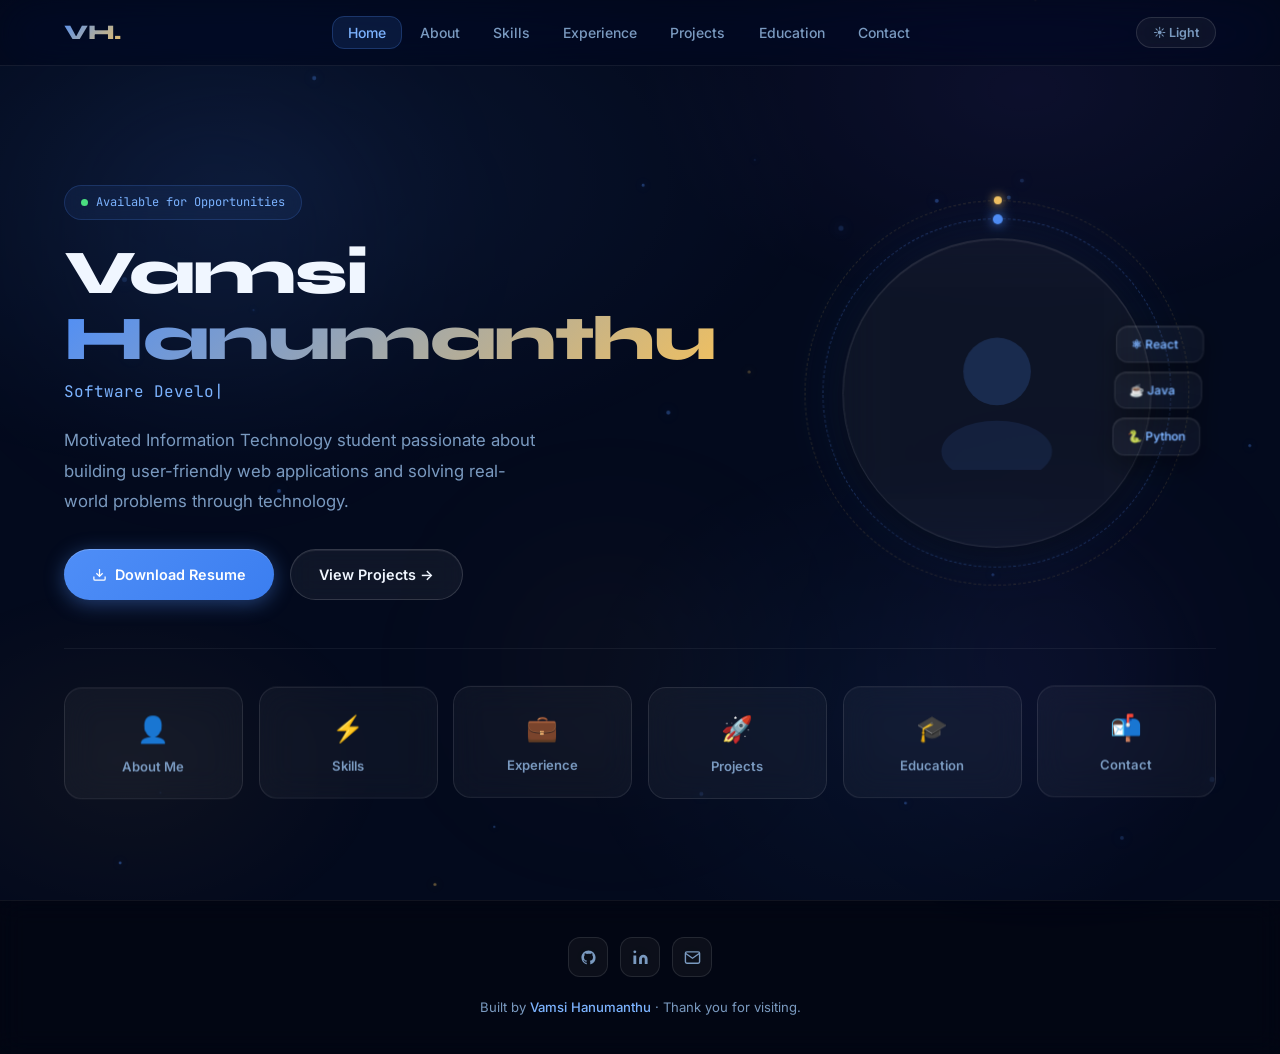
==== commit 15e1eafc: "po" ====
--- a/index.html
+++ b/index.html
@@ -274,7 +274,7 @@
     <a href="https://www.linkedin.com/in/vamsi1811" target="_blank" class="social-icon" aria-label="LinkedIn">
       <svg viewBox="0 0 24 24" fill="currentColor"><path d="M16 8a6 6 0 016 6v7h-4v-7a2 2 0 00-2-2 2 2 0 00-2 2v7h-4v-7a6 6 0 016-6zM2 9h4v12H2z"/><circle cx="4" cy="4" r="2"/></svg>
     </a>
-    <a href="mailto:vamsi@example.com" class="social-icon" aria-label="Email">
+    <a href="mailto:vamsihanumanthu07@gmail.com" class="social-icon" aria-label="Email">
       <svg viewBox="0 0 24 24" fill="none" stroke="currentColor" stroke-width="2"><path d="M4 4h16c1.1 0 2 .9 2 2v12c0 1.1-.9 2-2 2H4c-1.1 0-2-.9-2-2V6c0-1.1.9-2 2-2z"/><polyline points="22,6 12,13 2,6"/></svg>
     </a>
   </div>
